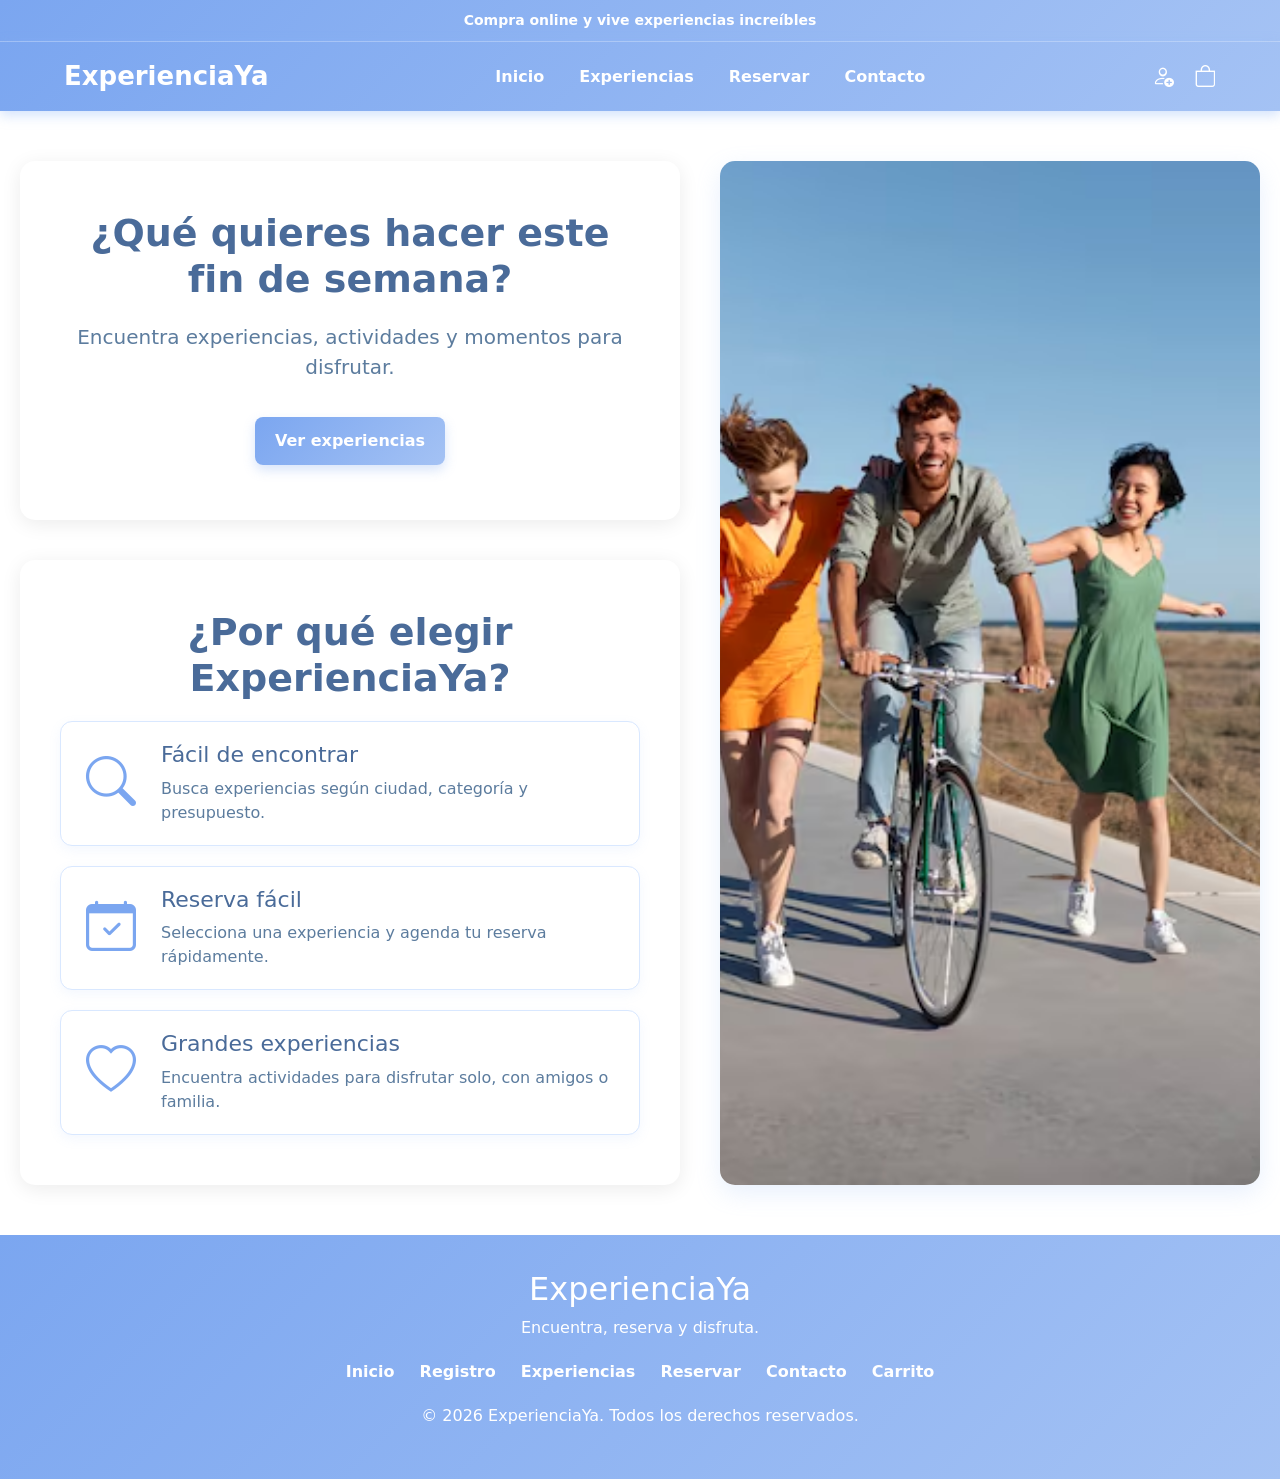
==== index.html @ 590c5e87 "Correccion de Index y Experiencias + style" ====
<!DOCTYPE html>
<html lang="es">
<head>
    <meta charset="UTF-8">
    <meta name="viewport" content="width=device-width, initial-scale=1.0">
    <meta name="description" content="ExperienciaYa - Encuentra y reserva experiencias.">
    <title>ExperienciaYa - Inicio</title>
    <link rel="stylesheet" href="css/style.css">
    <link href="https://cdn.jsdelivr.net/npm/bootstrap@5.3.8/dist/css/bootstrap.min.css" rel="stylesheet">
    <link rel="stylesheet" href="https://cdn.jsdelivr.net/npm/bootstrap-icons@1.13.1/font/bootstrap-icons.min.css">
</head>
<body class="fondo-index-personalizado">
    
    <!-- BARRA SUPERIOR Y NAVEGACIÓN -->
    <div class="barra-superior">
        Compra online y vive experiencias increíbles
    </div>
    
    <header class="header-inicio">
        <nav class="navbar-inicio">

            <a href="index.html" class="logo-inicio">
                ExperienciaYa
            </a>

            <div class="menu-inicio">
                <a href="index.html">Inicio</a>
                <a href="experiencias.html">Experiencias</a>
                <a href="reserva.html">Reservar</a>
                <a href="contacto.html">Contacto</a>
            </div>

            <!-- ICONOS SUPERIORES (SOLO REGISTRO Y CARRITO) -->
            <div class="iconos-inicio">
                <!-- REGISTRARSE -->
                <a href="registro.html" title="Registrarse">
                    <i class="bi bi-person-add"></i>
                </a>

                <!-- CARRITO -->
                <a href="carrito.html" title="Carrito">
                    <i class="bi bi-bag"></i>
                </a>
            </div>

        </nav>
    </header>

    <!-- CONTENIDO PRINCIPAL (DOS COLUMNAS) -->
    <main class="layout-dos-columnas">
        
        <!-- COLUMNA IZQUIERDA -->
        <div class="columna-izquierda">
            
            <!-- SECCIÓN 1: QUÉ QUIERES HACER -->
            <section class="seccion-inicio-grande contenedor-transparente">
                <h2>¿Qué quieres hacer este fin de semana?</h2>
                <p>
                    Encuentra experiencias, actividades y momentos para disfrutar.
                </p>
                <div class="botones-inicio">
                    <a href="experiencias.html" class="boton boton-principal btn-grande">
                        Ver experiencias
                    </a>
                </div>
            </section>

            <!-- SECCIÓN 2: POR QUÉ ELEGIR -->
            <section class="seccion-inicio-grande contenedor-transparente">
                <h2>¿Por qué elegir ExperienciaYa?</h2>
                <div class="beneficios-lista">

                    <article class="beneficio-item">
                        <i class="bi bi-search"></i>
                        <div>
                            <h3>Fácil de encontrar</h3>
                            <p>Busca experiencias según ciudad, categoría y presupuesto.</p>
                        </div>
                    </article>

                    <article class="beneficio-item">
                        <i class="bi bi-calendar-check"></i>
                        <div>
                            <h3>Reserva fácil</h3>
                            <p>Selecciona una experiencia y agenda tu reserva rápidamente.</p>
                        </div>
                    </article>

                    <article class="beneficio-item">
                        <i class="bi bi-heart"></i>
                        <div>
                            <h3>Grandes experiencias</h3>
                            <p>Encuentra actividades para disfrutar solo, con amigos o familia.</p>
                        </div>
                    </article>

                </div>
            </section>
        </div>

        <!-- COLUMNA DERECHA (IMAGEN SOBREPUESTA) -->
        <div class="columna-derecha">
            <!-- Imagen lateral -->
            <img src="img/sobreimagenindexx.avif" alt="Personas disfrutando" class="imagen-lateral">
        </div>

    </main>

    <!-- FOOTER -->
    <footer class="footer-principal">
        <h2>ExperienciaYa</h2>
        <p>
            Encuentra, reserva y disfruta.
        </p>

        <div class="footer-enlaces">
            <a href="index.html">Inicio</a>
            <a href="registro.html">Registro</a>
            <a href="experiencias.html">Experiencias</a>
            <a href="reserva.html">Reservar</a>
            <a href="contacto.html">Contacto</a>
            <a href="carrito.html">Carrito</a>
        </div>

        <p>
            © 2026 ExperienciaYa. Todos los derechos reservados.
        </p>
    </footer>

    <!-- JAVASCRIPT -->
    <script src="js/javascript.js"></script>
    <script src="https://cdn.jsdelivr.net/npm/bootstrap@5.3.8/dist/js/bootstrap.bundle.min.js"></script>
</body>
</html>
---- css/style.css ----
/* ========================================================= */
/* ESTILOS BASE Y GLOBALES                                   */
/* ========================================================= */
* {
  box-sizing: border-box;
}

html {
  scroll-behavior: smooth;
}

body {
  margin: 0;
  font-family: Arial, sans-serif;
  /* Fondo general 100% blanco puro */
  background: #ffffff !important;
  color: #334e68; 
}

/* Eliminar imágenes de fondo previas para mantener el blanco */
body.fondo-index-personalizado {
  background-image: none !important; 
  background-color: #ffffff !important;
}

/* ========================================================= */
/* BARRA SUPERIOR Y NAVEGACIÓN (HEADER AZUL)                 */
/* ========================================================= */
.barra-superior {
  background: linear-gradient(135deg, #7ba6f0, #a4c2f4);
  color: #ffffff; 
  text-align: center;
  padding: 10px;
  font-size: 14px;
  font-weight: bold;
  border-bottom: 1px solid rgba(255, 255, 255, 0.3);
}

.header-inicio {
  background: linear-gradient(135deg, #7ba6f0, #a4c2f4);
  box-shadow: 0 4px 12px rgba(139, 180, 247, 0.4); 
}

.navbar-inicio {
  display: flex;
  justify-content: space-between;
  align-items: center;
  padding: 15px 5%;
  max-width: 1300px;
  margin: 0 auto;
}

.logo-inicio {
  font-size: 26px;
  font-weight: bold;
  color: #ffffff; 
  text-decoration: none;
}

.menu-inicio a {
  text-decoration: none;
  color: #ffffff; 
  margin: 0 15px;
  font-weight: bold;
  transition: color 0.3s ease;
}

.menu-inicio a:hover {
  color: #2c3e50; /* Azul oscuro al pasar el cursor */
}

.iconos-inicio {
  display: flex;
  gap: 20px;
}

.iconos-inicio a {
  color: #ffffff; 
  font-size: 22px;
  text-decoration: none;
  transition: color 0.3s ease, transform 0.2s ease;
}

.iconos-inicio a:hover {
  color: #2c3e50;
  transform: scale(1.1);
}

/* ========================================================= */
/* BOTONES Y ETIQUETAS                                       */
/* ========================================================= */
.boton {
  display: inline-block;
  border: none;
  padding: 12px 20px;
  border-radius: 8px;
  cursor: pointer;
  font-weight: bold;
  text-decoration: none;
  margin: 5px;
  transition: 0.3s;
}
.boton:hover {
  transform: translateY(-2px);
}

.boton-principal {
  background: linear-gradient(135deg, #7ba6f0, #a4c2f4);
  color: #ffffff; 
  box-shadow: 0 5px 12px rgba(123, 166, 240, 0.3);
}
.boton-principal:hover {
  background: linear-gradient(135deg, #6a95df, #8bb4f7);
  color: #ffffff;
}

.boton-secundario {
  background: #ffffff;
  color: #7ba6f0;
  border: 2px solid #7ba6f0;
}
.boton-secundario:hover {
  background: #f0f5ff;
  color: #4a6b99;
}

.etiqueta {
  display: inline-block;
  padding: 5px 10px;
  border-radius: 15px;
  background: linear-gradient(135deg, #7ba6f0, #a4c2f4);
  color: #ffffff;
  font-size: 13px;
  font-weight: bold;
  margin-bottom: 10px;
}

/* ========================================================= */
/* DISEÑO EXCLUSIVO INDEX.HTML (DOS COLUMNAS)                */
/* ========================================================= */
.layout-dos-columnas {
  display: grid;
  grid-template-columns: 1.1fr 0.9fr; 
  gap: 40px;
  max-width: 1300px;
  margin: 50px auto;
  padding: 0 20px;
}

.columna-izquierda {
  display: flex;
  flex-direction: column;
  gap: 40px;
}

.columna-derecha {
  display: flex;
}

.imagen-lateral {
  width: 100%;
  height: 100%;
  object-fit: cover;
  border-radius: 15px;
  box-shadow: 0 8px 25px rgba(139, 180, 247, 0.2);
}

.contenedor-transparente {
  background-color: #ffffff; 
  border-radius: 15px;
  box-shadow: 0 4px 20px rgba(0, 0, 0, 0.08);
}

.seccion-inicio-grande {
  text-align: center;
  padding: 50px 40px; 
}

.seccion-inicio-grande h2 {
  color: #4a6b99;
  font-size: 38px; 
  margin-bottom: 20px;
  font-weight: bold;
}

.seccion-inicio-grande p {
  color: #5c7c9e;
  font-size: 20px; 
  margin-bottom: 30px;
}

.beneficios-lista {
  display: flex;
  flex-direction: column;
  gap: 20px;
  margin-top: 20px;
}

.beneficio-item {
  background: #ffffff;
  padding: 20px 25px;
  border: 1px solid #d9e8ff;
  border-radius: 12px;
  box-shadow: 0 4px 12px rgba(139, 180, 247, 0.1);
  display: flex;
  align-items: center;
  text-align: left;
  gap: 25px;
  transition: transform 0.3s ease;
}

.beneficio-item:hover {
  transform: translateX(10px); 
  box-shadow: 0 8px 15px rgba(139, 180, 247, 0.2);
}

.beneficio-item i {
  font-size: 50px; 
  color: #7ba6f0;
}

.beneficio-item h3 {
  color: #4a6b99;
  margin: 0 0 8px 0;
  font-size: 22px;
}

.beneficio-item p {
  color: #5c7c9e;
  margin: 0;
  font-size: 16px;
}

/* ========================================================= */
/* DISEÑO EXCLUSIVO EXPERIENCIAS.HTML (CARRUSEL BOOTSTRAP)   */
/* ========================================================= */
.tarjeta-experiencia-slide {
  width: 400px; 
  max-width: 95%; 
  background: #ffffff;
  border: 1px solid #d9e8ff;
  border-radius: 15px;
  overflow: hidden;
  transition: transform 0.3s, box-shadow 0.3s;
  box-shadow: 0 4px 12px rgba(139, 180, 247, 0.1);
  text-align: left;
  margin: 0 auto; 
}

.tarjeta-experiencia-slide:hover {
  transform: translateY(-8px);
  box-shadow: 0 12px 25px rgba(139, 180, 247, 0.2);
}

.imagen-experiencia {
  width: 100%;
  height: 220px; 
  object-fit: cover;
}

.contenido-tarjeta {
  padding: 20px;
}
.contenido-tarjeta h3 {
  color: #4a6b99;
  margin: 10px 0;
}
.contenido-tarjeta p {
  color: #5c7c9e;
}
.precio-experiencia {
  font-size: 22px;
  font-weight: bold;
  color: #7ba6f0 !important;
  margin: 15px 0;
}

.tarjeta-experiencia-slide .boton {
  width: 100%; 
  text-align: center;
  margin-top: 10px;
}

/* Personalización de las flechas del carrusel de Bootstrap */
.custom-control-prev,
.custom-control-next {
  width: 50px !important;
  opacity: 1 !important;
}

.custom-control-prev-icon,
.custom-control-next-icon {
  background-color: #7ba6f0; 
  border-radius: 50%;
  padding: 25px;
  background-size: 50%;
  box-shadow: 0 4px 10px rgba(139, 180, 247, 0.3);
  transition: all 0.3s ease;
}

.custom-control-prev-icon:hover,
.custom-control-next-icon:hover {
  background-color: #4a6b99;
  transform: scale(1.1);
}

/* Color de los indicadores de abajo (los puntitos) */
.carousel-indicators [data-bs-target] {
  background-color: #7ba6f0 !important;
}

/* ========================================================= */
/* DETALLES DE LAS EXPERIENCIAS (LISTA CON ICONOS)           */
/* ========================================================= */
.detalles-experiencia {
  list-style: none;
  padding: 0;
  margin: 15px 0;
  display: flex;
  flex-direction: column;
  gap: 10px;
}

.detalles-experiencia li {
  color: #5c7c9e;
  font-size: 14px;
  display: flex;
  align-items: center;
  gap: 10px;
}

.detalles-experiencia i {
  color: #7ba6f0;
  font-size: 18px;
  background: #f0f5ff; /* Circulito tenue de fondo para el icono */
  padding: 6px;
  border-radius: 50%;
}

/* ========================================================= */
/* TARJETAS ESTÁNDAR (OTRAS SECCIONES)                       */
/* ========================================================= */
.grid-experiencias {
  display: grid;
  grid-template-columns: repeat(4, 1fr);
  gap: 20px;
}

.tarjeta-experiencia {
  background: #ffffff;
  border: 1px solid #d9e8ff;
  border-radius: 12px;
  overflow: hidden;
  transition: 0.3s;
  box-shadow: 0 4px 12px rgba(139, 180, 247, 0.1);
}
.tarjeta-experiencia:hover {
  transform: translateY(-6px);
  box-shadow: 0 10px 22px rgba(139, 180, 247, 0.2);
}

/* ========================================================= */
/* FORMULARIOS Y MENSAJES (CONTACTO/RESERVA)                 */
/* ========================================================= */
.seccion-formulario {
  max-width: 700px;
  margin: 20px auto;
  background: #ffffff;
  padding: 30px;
  border-radius: 15px;
  box-shadow: 0 8px 25px rgba(0, 0, 0, 0.08);
}
.formulario {
  display: flex;
  flex-direction: column;
  gap: 20px;
}
.grupo-formulario {
  display: flex;
  flex-direction: column;
  gap: 7px;
}
.grupo-formulario label {
  font-weight: bold;
  color: #4a6b99;
}
.grupo-formulario input,
.grupo-formulario select,
.grupo-formulario textarea {
  padding: 12px;
  border: 1px solid #c9dcfa;
  border-radius: 8px;
  font-family: Arial, sans-serif;
  background-color: #ffffff;
  color: #334e68;
}
.grupo-formulario input:focus,
.grupo-formulario select:focus,
.grupo-formulario textarea:focus {
  outline: none;
  border-color: #7ba6f0;
  box-shadow: 0 0 0 3px rgba(123, 166, 240, 0.2);
}
.grupo-formulario textarea {
  min-height: 120px;
  resize: vertical;
}
.formulario .boton {
  width: 100%;
  margin: 0;
}
.mensaje {
  text-align: center;
  font-weight: bold;
  margin-top: 20px;
}

.confirmacion-reserva {
  background: linear-gradient(135deg, #f0f5ff, #ffffff);
  border: 2px solid #a4c2f4;
  border-radius: 15px;
  padding: 25px;
  text-align: center;
  color: #334e68;
  box-shadow: 0 8px 20px rgba(139, 180, 247, 0.15);
  animation: aparecer 0.4s ease;
  margin-top: 25px;
}
.icono-confirmacion {
  width: 60px;
  height: 60px;
  margin: 0 auto 15px;
  border-radius: 50%;
  background: linear-gradient(135deg, #7ba6f0, #a4c2f4);
  color: white;
  font-size: 38px;
  font-weight: bold;
  display: flex;
  align-items: center;
  justify-content: center;
}
@keyframes aparecer {
  from { opacity: 0; transform: translateY(15px); }
  to { opacity: 1; transform: translateY(0); }
}

/* ========================================================= */
/* FOOTER (AZUL PASTEL CON LETRAS BLANCAS)                   */
/* ========================================================= */
.footer-principal {
  background: linear-gradient(135deg, #7ba6f0, #a4c2f4);
  color: #ffffff;
  text-align: center;
  padding: 35px 20px;
  margin-top: 40px;
  border-top: none;
}
.footer-principal h2, 
.footer-principal p {
  color: #ffffff;
}
.footer-enlaces {
  margin: 20px 0;
}
.footer-enlaces a {
  color: #ffffff;
  text-decoration: none;
  margin: 0 10px;
  font-weight: bold;
  transition: color 0.3s ease;
}
.footer-enlaces a:hover {
  color: #2c3e50; 
  text-decoration: none;
}

/* ========================================================= */
/* MEDIA QUERIES (RESPONSIVO)                                */
/* ========================================================= */
@media (max-width: 992px) {
  .layout-dos-columnas {
      grid-template-columns: 1fr;
  }
  .imagen-lateral {
      max-height: 400px;
  }
  .grid-experiencias {
      grid-template-columns: repeat(2, 1fr);
  }
}

@media (max-width: 768px) {
  .navbar-inicio {
      flex-direction: column;
      gap: 20px;
  }
  .menu-inicio {
      display: flex;
      flex-wrap: wrap;
      justify-content: center;
  }
  .seccion-inicio-grande {
      padding: 30px 20px;
  }
  .seccion-inicio-grande h2 {
      font-size: 28px;
  }
}

@media (max-width: 600px) {
  .beneficio-item {
      flex-direction: column;
      text-align: center;
      gap: 10px;
  }
  .grid-experiencias {
      grid-template-columns: 1fr;
  }
}
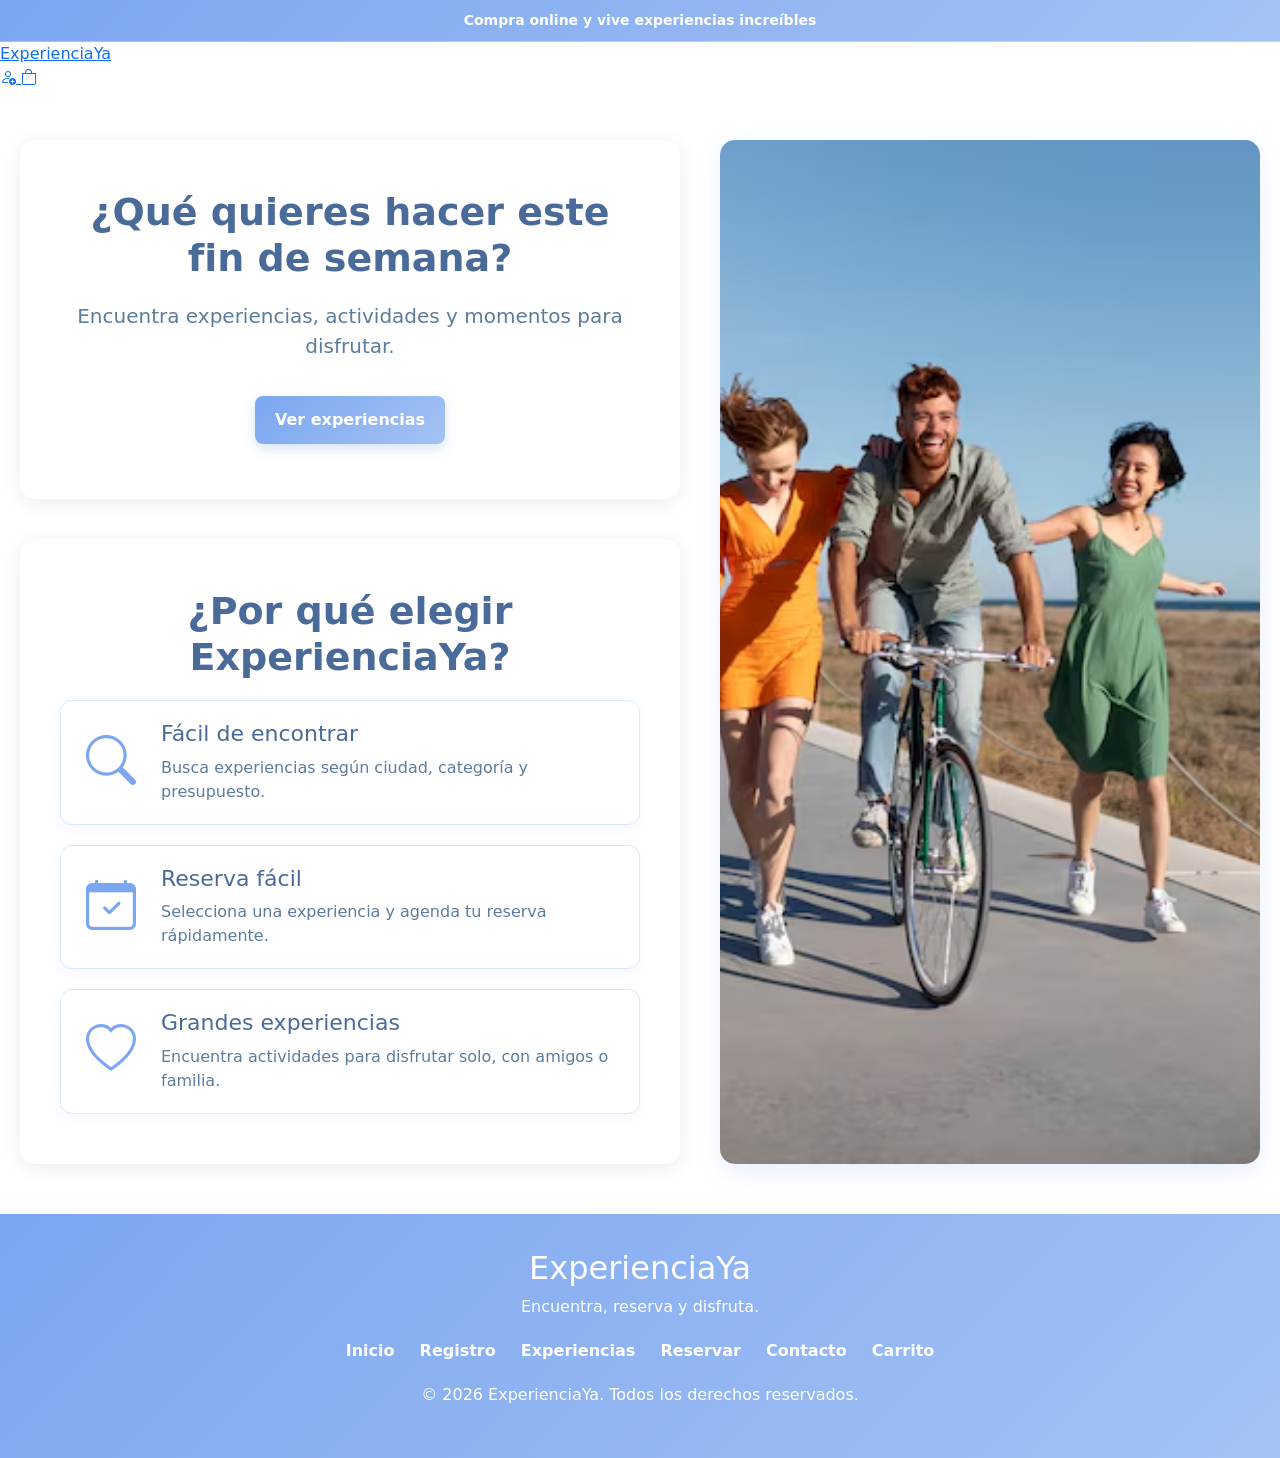
==== commit 698e8e61: "CSS, Javascript y poco de HTML Se hizo un cambio en el CSS para que todas las paginas compartan un m" ====
--- a/index.html
+++ b/index.html
@@ -22,13 +22,6 @@
             <a href="index.html" class="logo-inicio">
                 ExperienciaYa
             </a>
-
-            <div class="menu-inicio">
-                <a href="index.html">Inicio</a>
-                <a href="experiencias.html">Experiencias</a>
-                <a href="reserva.html">Reservar</a>
-                <a href="contacto.html">Contacto</a>
-            </div>
 
             <!-- ICONOS SUPERIORES (SOLO REGISTRO Y CARRITO) -->
             <div class="iconos-inicio">
--- a/css/style.css
+++ b/css/style.css
@@ -24,7 +24,7 @@
 }
 
 /* ========================================================= */
-/* BARRA SUPERIOR Y NAVEGACIÓN (HEADER AZUL)                 */
+/* BARRA SUPERIOR Y NAVEGACIÓN (HEADER GLOBAL AZUL)          */
 /* ========================================================= */
 .barra-superior {
   background: linear-gradient(135deg, #7ba6f0, #a4c2f4);
@@ -36,12 +36,16 @@
   border-bottom: 1px solid rgba(255, 255, 255, 0.3);
 }
 
-.header-inicio {
+/* NUEVO: Clases globales para que todas las páginas la usen */
+.header-global {
   background: linear-gradient(135deg, #7ba6f0, #a4c2f4);
   box-shadow: 0 4px 12px rgba(139, 180, 247, 0.4); 
-}
-
-.navbar-inicio {
+  position: sticky; /* Mantiene el header fijo arriba al hacer scroll */
+  top: 0;
+  z-index: 1000;
+}
+
+.navbar-global {
   display: flex;
   justify-content: space-between;
   align-items: center;
@@ -50,14 +54,19 @@
   margin: 0 auto;
 }
 
-.logo-inicio {
+.logo-global {
   font-size: 26px;
   font-weight: bold;
-  color: #ffffff; 
+  color: #ffffff !important; 
   text-decoration: none;
 }
 
-.menu-inicio a {
+.menu-global {
+  display: flex;
+  align-items: center;
+}
+
+.menu-global a {
   text-decoration: none;
   color: #ffffff; 
   margin: 0 15px;
@@ -65,23 +74,24 @@
   transition: color 0.3s ease;
 }
 
-.menu-inicio a:hover {
+.menu-global a:hover {
   color: #2c3e50; /* Azul oscuro al pasar el cursor */
 }
 
-.iconos-inicio {
+.iconos-global {
   display: flex;
   gap: 20px;
-}
-
-.iconos-inicio a {
+  align-items: center;
+}
+
+.iconos-global a {
   color: #ffffff; 
   font-size: 22px;
   text-decoration: none;
   transition: color 0.3s ease, transform 0.2s ease;
 }
 
-.iconos-inicio a:hover {
+.iconos-global a:hover {
   color: #2c3e50;
   transform: scale(1.1);
 }
@@ -281,7 +291,6 @@
   margin-top: 10px;
 }
 
-/* Personalización de las flechas del carrusel de Bootstrap */
 .custom-control-prev,
 .custom-control-next {
   width: 50px !important;
@@ -304,7 +313,6 @@
   transform: scale(1.1);
 }
 
-/* Color de los indicadores de abajo (los puntitos) */
 .carousel-indicators [data-bs-target] {
   background-color: #7ba6f0 !important;
 }
@@ -332,7 +340,7 @@
 .detalles-experiencia i {
   color: #7ba6f0;
   font-size: 18px;
-  background: #f0f5ff; /* Circulito tenue de fondo para el icono */
+  background: #f0f5ff; 
   padding: 6px;
   border-radius: 50%;
 }
@@ -490,11 +498,11 @@
 }
 
 @media (max-width: 768px) {
-  .navbar-inicio {
+  .navbar-global { /* ACTUALIZADO AL NUEVO NOMBRE */
       flex-direction: column;
       gap: 20px;
   }
-  .menu-inicio {
+  .menu-global { /* ACTUALIZADO AL NUEVO NOMBRE */
       display: flex;
       flex-wrap: wrap;
       justify-content: center;
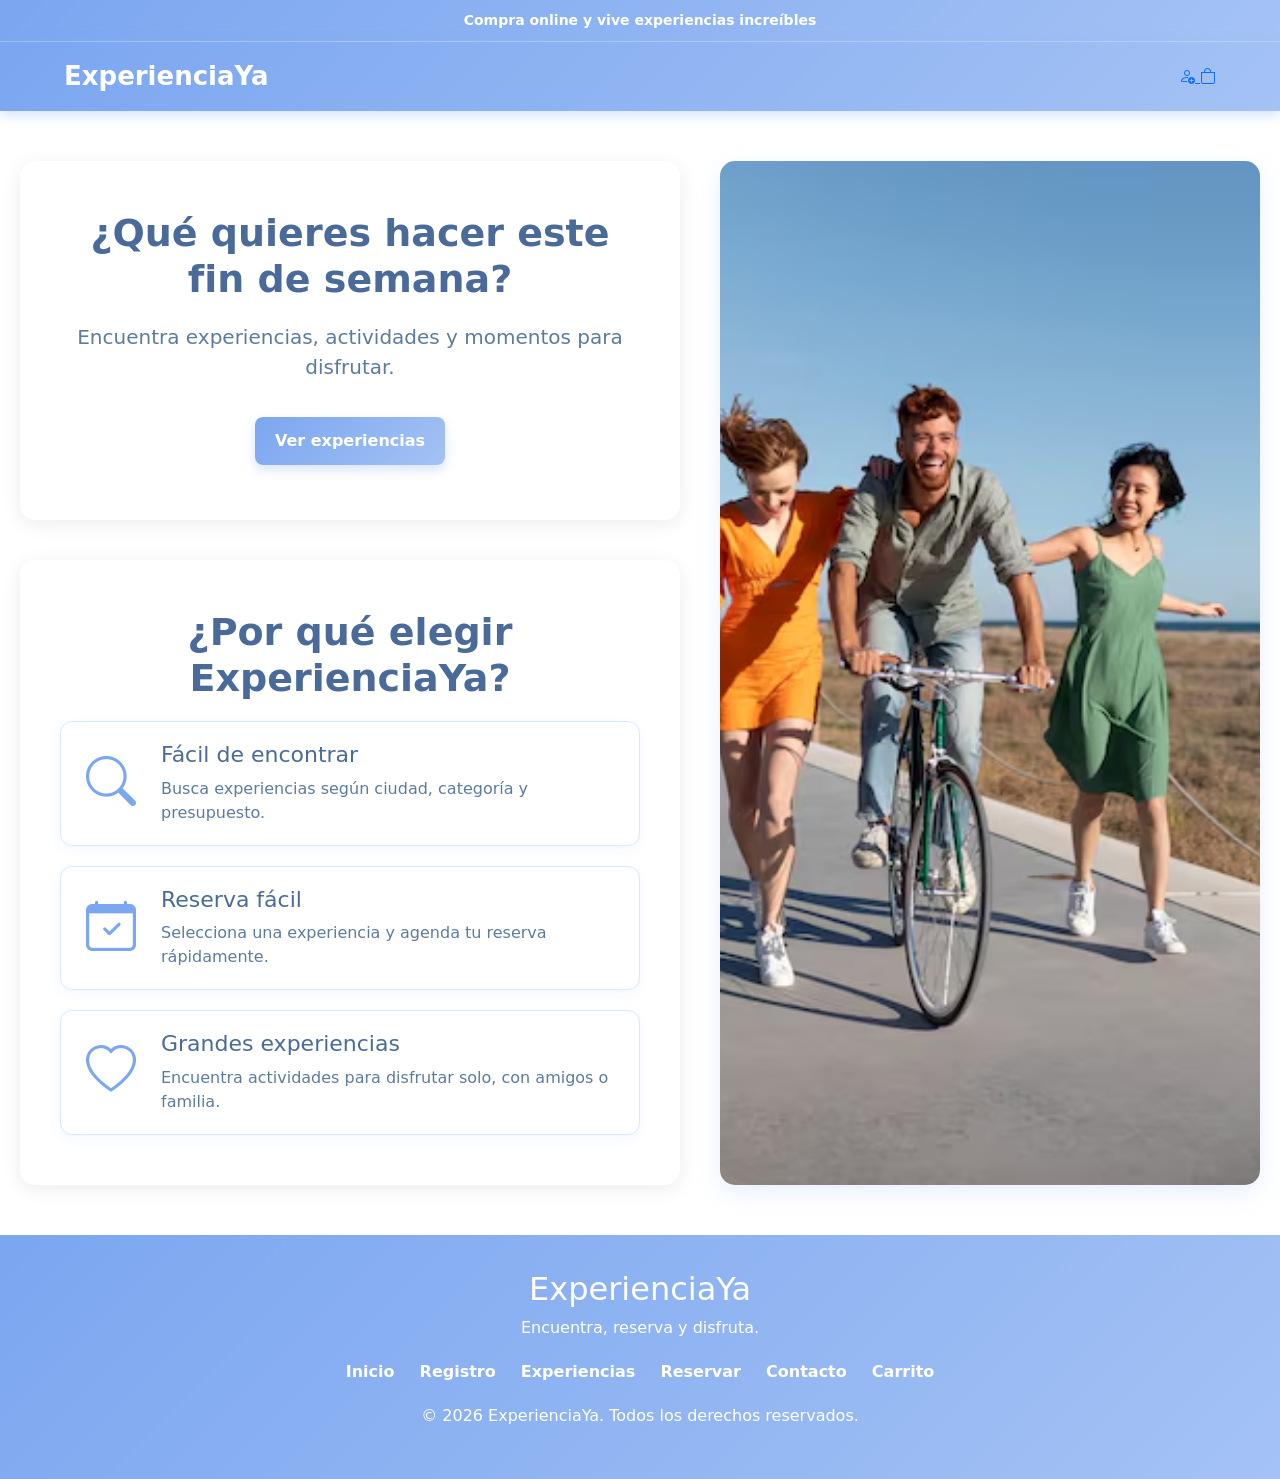
==== commit ed600761: "Javascript, CSS y HTML Se hizo un cambio masivo en el js para que las cosas funcionen como deberían," ====
--- a/index.html
+++ b/index.html
@@ -16,10 +16,10 @@
         Compra online y vive experiencias increíbles
     </div>
     
-    <header class="header-inicio">
-        <nav class="navbar-inicio">
+    <header class="header-global">
+        <nav class="navbar-global">
 
-            <a href="index.html" class="logo-inicio">
+            <a href="index.html" class="logo-global">
                 ExperienciaYa
             </a>
 
--- a/css/style.css
+++ b/css/style.css
@@ -1,6 +1,3 @@
-/* ========================================================= */
-/* ESTILOS BASE Y GLOBALES                                   */
-/* ========================================================= */
 * {
   box-sizing: border-box;
 }
@@ -17,15 +14,11 @@
   color: #334e68; 
 }
 
-/* Eliminar imágenes de fondo previas para mantener el blanco */
 body.fondo-index-personalizado {
   background-image: none !important; 
   background-color: #ffffff !important;
 }
 
-/* ========================================================= */
-/* BARRA SUPERIOR Y NAVEGACIÓN (HEADER GLOBAL AZUL)          */
-/* ========================================================= */
 .barra-superior {
   background: linear-gradient(135deg, #7ba6f0, #a4c2f4);
   color: #ffffff; 
@@ -36,11 +29,10 @@
   border-bottom: 1px solid rgba(255, 255, 255, 0.3);
 }
 
-/* NUEVO: Clases globales para que todas las páginas la usen */
 .header-global {
   background: linear-gradient(135deg, #7ba6f0, #a4c2f4);
   box-shadow: 0 4px 12px rgba(139, 180, 247, 0.4); 
-  position: sticky; /* Mantiene el header fijo arriba al hacer scroll */
+  position: sticky;
   top: 0;
   z-index: 1000;
 }
@@ -75,7 +67,7 @@
 }
 
 .menu-global a:hover {
-  color: #2c3e50; /* Azul oscuro al pasar el cursor */
+  color: #2c3e50; 
 }
 
 .iconos-global {
@@ -96,9 +88,6 @@
   transform: scale(1.1);
 }
 
-/* ========================================================= */
-/* BOTONES Y ETIQUETAS                                       */
-/* ========================================================= */
 .boton {
   display: inline-block;
   border: none;
@@ -145,9 +134,6 @@
   margin-bottom: 10px;
 }
 
-/* ========================================================= */
-/* DISEÑO EXCLUSIVO INDEX.HTML (DOS COLUMNAS)                */
-/* ========================================================= */
 .layout-dos-columnas {
   display: grid;
   grid-template-columns: 1.1fr 0.9fr; 
@@ -241,9 +227,6 @@
   font-size: 16px;
 }
 
-/* ========================================================= */
-/* DISEÑO EXCLUSIVO EXPERIENCIAS.HTML (CARRUSEL BOOTSTRAP)   */
-/* ========================================================= */
 .tarjeta-experiencia-slide {
   width: 400px; 
   max-width: 95%; 
@@ -317,9 +300,6 @@
   background-color: #7ba6f0 !important;
 }
 
-/* ========================================================= */
-/* DETALLES DE LAS EXPERIENCIAS (LISTA CON ICONOS)           */
-/* ========================================================= */
 .detalles-experiencia {
   list-style: none;
   padding: 0;
@@ -345,9 +325,6 @@
   border-radius: 50%;
 }
 
-/* ========================================================= */
-/* TARJETAS ESTÁNDAR (OTRAS SECCIONES)                       */
-/* ========================================================= */
 .grid-experiencias {
   display: grid;
   grid-template-columns: repeat(4, 1fr);
@@ -367,9 +344,6 @@
   box-shadow: 0 10px 22px rgba(139, 180, 247, 0.2);
 }
 
-/* ========================================================= */
-/* FORMULARIOS Y MENSAJES (CONTACTO/RESERVA)                 */
-/* ========================================================= */
 .seccion-formulario {
   max-width: 700px;
   margin: 20px auto;
@@ -452,9 +426,6 @@
   to { opacity: 1; transform: translateY(0); }
 }
 
-/* ========================================================= */
-/* FOOTER (AZUL PASTEL CON LETRAS BLANCAS)                   */
-/* ========================================================= */
 .footer-principal {
   background: linear-gradient(135deg, #7ba6f0, #a4c2f4);
   color: #ffffff;
@@ -482,9 +453,6 @@
   text-decoration: none;
 }
 
-/* ========================================================= */
-/* MEDIA QUERIES (RESPONSIVO)                                */
-/* ========================================================= */
 @media (max-width: 992px) {
   .layout-dos-columnas {
       grid-template-columns: 1fr;
@@ -498,11 +466,11 @@
 }
 
 @media (max-width: 768px) {
-  .navbar-global { /* ACTUALIZADO AL NUEVO NOMBRE */
+  .navbar-global {
       flex-direction: column;
       gap: 20px;
   }
-  .menu-global { /* ACTUALIZADO AL NUEVO NOMBRE */
+  .menu-global {
       display: flex;
       flex-wrap: wrap;
       justify-content: center;
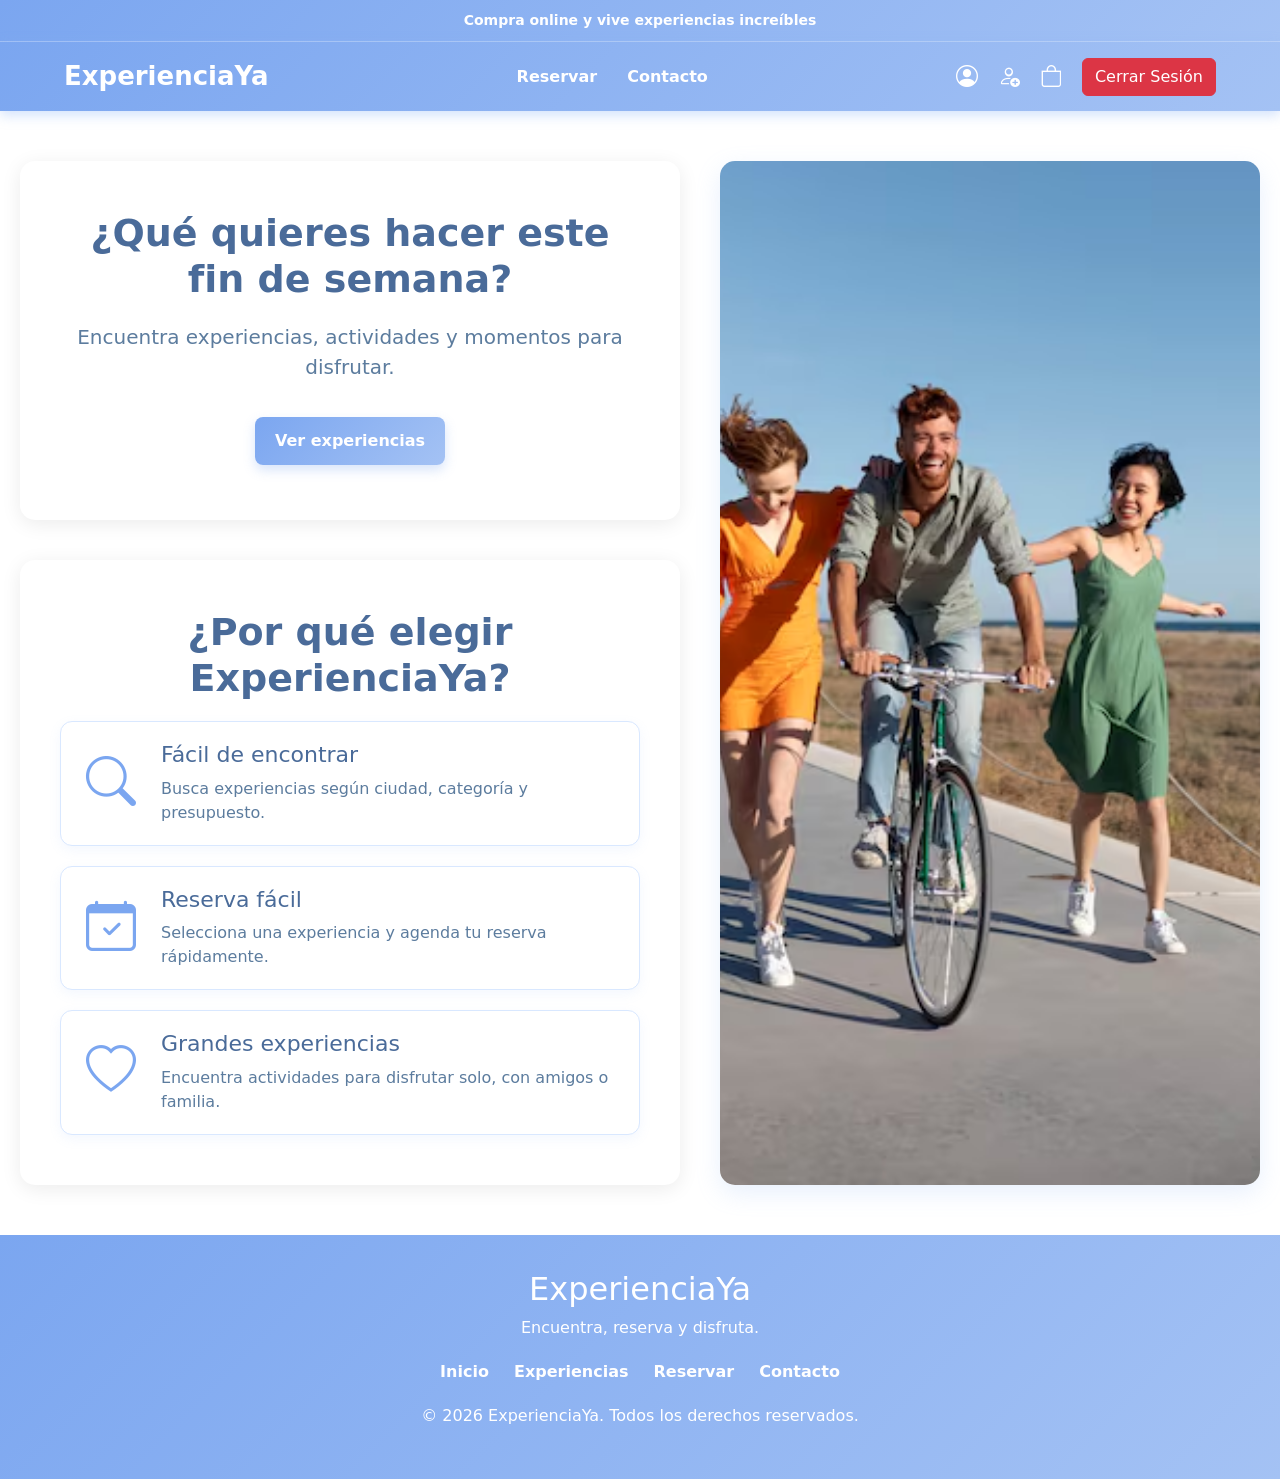
==== commit b0c666fd: "OVERHAUL MASIVO Se hizo de todo: - Se agrego un boton de cerrar sesion en todas las paginas - Javasc" ====
--- a/index.html
+++ b/index.html
@@ -3,41 +3,35 @@
 <head>
     <meta charset="UTF-8">
     <meta name="viewport" content="width=device-width, initial-scale=1.0">
-    <meta name="description" content="ExperienciaYa - Encuentra y reserva experiencias.">
-    <title>ExperienciaYa - Inicio</title>
+    <title>ExperienciaYa</title>
     <link rel="stylesheet" href="css/style.css">
     <link href="https://cdn.jsdelivr.net/npm/bootstrap@5.3.8/dist/css/bootstrap.min.css" rel="stylesheet">
     <link rel="stylesheet" href="https://cdn.jsdelivr.net/npm/bootstrap-icons@1.13.1/font/bootstrap-icons.min.css">
 </head>
 <body class="fondo-index-personalizado">
     
-    <!-- BARRA SUPERIOR Y NAVEGACIÓN -->
-    <div class="barra-superior">
-        Compra online y vive experiencias increíbles
-    </div>
-    
-    <header class="header-global">
-        <nav class="navbar-global">
+<!-- BARRA SUPERIOR Y NAVEGACIÓN -->
+<div class="barra-superior">
+    Compra online y vive experiencias increíbles
+</div>
 
-            <a href="index.html" class="logo-global">
-                ExperienciaYa
-            </a>
+<header class="header-global">
+    <nav class="navbar-global">
+        <a href="index.html" class="logo-global">ExperienciaYa</a>
 
-            <!-- ICONOS SUPERIORES (SOLO REGISTRO Y CARRITO) -->
-            <div class="iconos-inicio">
-                <!-- REGISTRARSE -->
-                <a href="registro.html" title="Registrarse">
-                    <i class="bi bi-person-add"></i>
-                </a>
+        <div class="menu-global">
+            <a href="reserva.html">Reservar</a>
+            <a href="contacto.html">Contacto</a>
+        </div>
 
-                <!-- CARRITO -->
-                <a href="carrito.html" title="Carrito">
-                    <i class="bi bi-bag"></i>
-                </a>
-            </div>
-
-        </nav>
-    </header>
+        <div class="iconos-global">
+            <a href="usuario.html" title="Mi Perfil"><i class="bi bi-person-circle"></i></a>
+            <a href="registro.html" title="Registrarse"><i class="bi bi-person-add"></i></a>
+            <a href="carrito.html" title="Carrito"><i class="bi bi-bag"></i></a>
+            <button id="cerrarSesion" class="btn btn-danger">Cerrar Sesión</button>
+        </div>
+    </nav>
+</header>
 
     <!-- CONTENIDO PRINCIPAL (DOS COLUMNAS) -->
     <main class="layout-dos-columnas">
@@ -99,26 +93,20 @@
 
     </main>
 
-    <!-- FOOTER -->
-    <footer class="footer-principal">
-        <h2>ExperienciaYa</h2>
-        <p>
-            Encuentra, reserva y disfruta.
-        </p>
+<footer class="footer-principal">
+    <h2>ExperienciaYa</h2>
+    <p>Encuentra, reserva y disfruta.</p>
+    <div class="footer-enlaces">
+        <a href="index.html">Inicio</a>
+        <a href="experiencias.html">Experiencias</a>
+        <a href="reserva.html">Reservar</a>
+        <a href="contacto.html">Contacto</a>
+    </div>
+    <p>© 2026 ExperienciaYa. Todos los derechos reservados.</p>
+</footer>
 
-        <div class="footer-enlaces">
-            <a href="index.html">Inicio</a>
-            <a href="registro.html">Registro</a>
-            <a href="experiencias.html">Experiencias</a>
-            <a href="reserva.html">Reservar</a>
-            <a href="contacto.html">Contacto</a>
-            <a href="carrito.html">Carrito</a>
-        </div>
-
-        <p>
-            © 2026 ExperienciaYa. Todos los derechos reservados.
-        </p>
-    </footer>
+<script src="https://cdn.jsdelivr.net/npm/bootstrap@5.3.8/dist/js/bootstrap.bundle.min.js"></script>
+<script src="js/javascript.js"></script>
 
     <!-- JAVASCRIPT -->
     <script src="js/javascript.js"></script>
--- a/css/style.css
+++ b/css/style.css
@@ -492,4 +492,102 @@
   .grid-experiencias {
       grid-template-columns: 1fr;
   }
+}
+/* =========================================
+   NUEVAS CLASES AÑADIDAS PARA UNIFORMIDAD
+========================================= */
+
+/* Títulos y textos generales */
+.titulo-seccion {
+  color: #4a6b99;
+  font-size: 32px;
+  margin-bottom: 20px;
+  text-align: center;
+  font-weight: bold;
+}
+
+.texto-centro {
+  text-align: center;
+  color: #5c7c9e;
+  margin-bottom: 30px;
+}
+
+/* Estilos para la página de Aprobación */
+.aprobacion {
+  text-align: center;
+  padding: 40px;
+  background: #ffffff;
+  border-radius: 15px;
+  box-shadow: 0 4px 20px rgba(0, 0, 0, 0.08);
+  max-width: 600px;
+  margin: 40px auto;
+}
+
+.icono-aprobacion {
+  width: 80px;
+  height: 80px;
+  margin: 0 auto 20px;
+  border-radius: 50%;
+  background: linear-gradient(135deg, #7ba6f0, #a4c2f4);
+  color: white;
+  font-size: 48px;
+  font-weight: bold;
+  display: flex;
+  align-items: center;
+  justify-content: center;
+}
+
+.texto-aprobacion {
+  font-size: 18px;
+  color: #5c7c9e;
+  margin-bottom: 30px;
+}
+
+/* Estilos para el Carrito (inyectados desde JS) */
+.tarjeta-carrito {
+  display: flex;
+  align-items: center;
+  background: #ffffff;
+  border: 1px solid #d9e8ff;
+  border-radius: 12px;
+  padding: 20px;
+  gap: 20px;
+  margin: 10px auto;
+  width: 100%;
+  max-width: 650px;
+  box-shadow: 0 4px 12px rgba(139, 180, 247, 0.1);
+}
+
+.tarjeta-carrito img {
+  width: 130px;
+  height: 100px;
+  object-fit: cover;
+  border-radius: 8px;
+}
+
+.contenido-carrito {
+  flex: 1;
+  text-align: left;
+}
+
+.contenido-carrito h3 {
+  margin: 0 0 10px;
+  color: #4a6b99;
+  font-size: 20px;
+}
+
+.contenido-carrito p {
+  margin: 5px 0;
+  color: #5c7c9e;
+  font-size: 14px;
+}
+
+.carrito-vacio {
+  padding: 40px;
+  color: #5c7c9e;
+}
+
+.carousel-control-prev-icon,
+.carousel-control-next-icon {
+    filter: invert(1);
 }
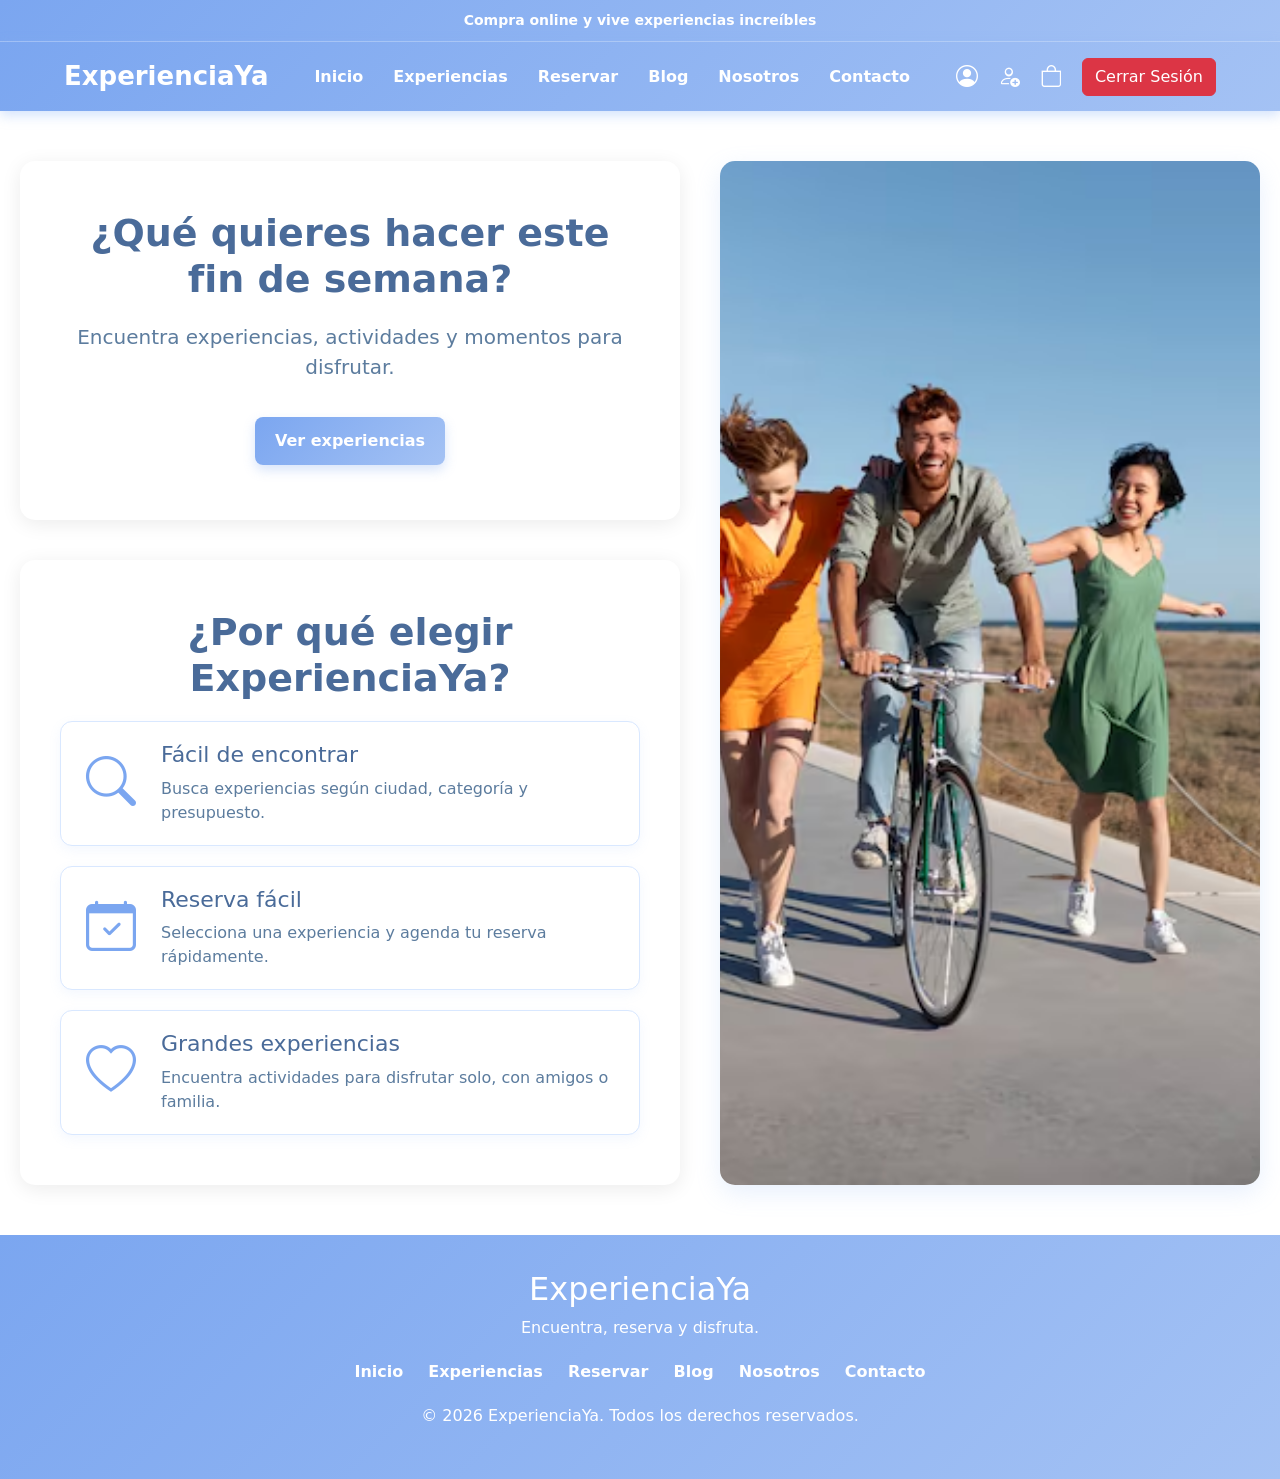
==== commit cc93adf9: "Blog + Nostros + Actualizacion Index" ====
--- a/index.html
+++ b/index.html
@@ -20,7 +20,11 @@
         <a href="index.html" class="logo-global">ExperienciaYa</a>
 
         <div class="menu-global">
+            <a href="index.html">Inicio</a>
+            <a href="experiencias.html">Experiencias</a>
             <a href="reserva.html">Reservar</a>
+            <a href="blog.html">Blog</a>
+            <a href="nosotros.html">Nosotros</a>
             <a href="contacto.html">Contacto</a>
         </div>
 
@@ -100,6 +104,8 @@
         <a href="index.html">Inicio</a>
         <a href="experiencias.html">Experiencias</a>
         <a href="reserva.html">Reservar</a>
+        <a href="blog.html">Blog</a>
+        <a href="nosotros.html">Nosotros</a>
         <a href="contacto.html">Contacto</a>
     </div>
     <p>© 2026 ExperienciaYa. Todos los derechos reservados.</p>
@@ -107,9 +113,5 @@
 
 <script src="https://cdn.jsdelivr.net/npm/bootstrap@5.3.8/dist/js/bootstrap.bundle.min.js"></script>
 <script src="js/javascript.js"></script>
-
-    <!-- JAVASCRIPT -->
-    <script src="js/javascript.js"></script>
-    <script src="https://cdn.jsdelivr.net/npm/bootstrap@5.3.8/dist/js/bootstrap.bundle.min.js"></script>
 </body>
 </html>
--- a/css/style.css
+++ b/css/style.css
@@ -65,7 +65,6 @@
   font-weight: bold;
   transition: color 0.3s ease;
 }
-
 .menu-global a:hover {
   color: #2c3e50; 
 }
@@ -75,19 +74,16 @@
   gap: 20px;
   align-items: center;
 }
-
 .iconos-global a {
   color: #ffffff; 
   font-size: 22px;
   text-decoration: none;
   transition: color 0.3s ease, transform 0.2s ease;
 }
-
 .iconos-global a:hover {
   color: #2c3e50;
   transform: scale(1.1);
 }
-
 .boton {
   display: inline-block;
   border: none;
@@ -102,7 +98,6 @@
 .boton:hover {
   transform: translateY(-2px);
 }
-
 .boton-principal {
   background: linear-gradient(135deg, #7ba6f0, #a4c2f4);
   color: #ffffff; 
@@ -112,7 +107,6 @@
   background: linear-gradient(135deg, #6a95df, #8bb4f7);
   color: #ffffff;
 }
-
 .boton-secundario {
   background: #ffffff;
   color: #7ba6f0;
@@ -122,7 +116,6 @@
   background: #f0f5ff;
   color: #4a6b99;
 }
-
 .etiqueta {
   display: inline-block;
   padding: 5px 10px;
@@ -133,7 +126,6 @@
   font-weight: bold;
   margin-bottom: 10px;
 }
-
 .layout-dos-columnas {
   display: grid;
   grid-template-columns: 1.1fr 0.9fr; 
@@ -142,17 +134,14 @@
   margin: 50px auto;
   padding: 0 20px;
 }
-
 .columna-izquierda {
   display: flex;
   flex-direction: column;
   gap: 40px;
 }
-
 .columna-derecha {
   display: flex;
 }
-
 .imagen-lateral {
   width: 100%;
   height: 100%;
@@ -160,38 +149,32 @@
   border-radius: 15px;
   box-shadow: 0 8px 25px rgba(139, 180, 247, 0.2);
 }
-
 .contenedor-transparente {
   background-color: #ffffff; 
   border-radius: 15px;
   box-shadow: 0 4px 20px rgba(0, 0, 0, 0.08);
 }
-
 .seccion-inicio-grande {
   text-align: center;
   padding: 50px 40px; 
 }
-
 .seccion-inicio-grande h2 {
   color: #4a6b99;
   font-size: 38px; 
   margin-bottom: 20px;
   font-weight: bold;
 }
-
 .seccion-inicio-grande p {
   color: #5c7c9e;
   font-size: 20px; 
   margin-bottom: 30px;
 }
-
 .beneficios-lista {
   display: flex;
   flex-direction: column;
   gap: 20px;
   margin-top: 20px;
 }
-
 .beneficio-item {
   background: #ffffff;
   padding: 20px 25px;
@@ -204,29 +187,24 @@
   gap: 25px;
   transition: transform 0.3s ease;
 }
-
 .beneficio-item:hover {
   transform: translateX(10px); 
   box-shadow: 0 8px 15px rgba(139, 180, 247, 0.2);
 }
-
 .beneficio-item i {
   font-size: 50px; 
   color: #7ba6f0;
 }
-
 .beneficio-item h3 {
   color: #4a6b99;
   margin: 0 0 8px 0;
   font-size: 22px;
 }
-
 .beneficio-item p {
   color: #5c7c9e;
   margin: 0;
   font-size: 16px;
 }
-
 .tarjeta-experiencia-slide {
   width: 400px; 
   max-width: 95%; 
@@ -239,12 +217,10 @@
   text-align: left;
   margin: 0 auto; 
 }
-
 .tarjeta-experiencia-slide:hover {
   transform: translateY(-8px);
   box-shadow: 0 12px 25px rgba(139, 180, 247, 0.2);
 }
-
 .imagen-experiencia {
   width: 100%;
   height: 220px; 
@@ -267,19 +243,16 @@
   color: #7ba6f0 !important;
   margin: 15px 0;
 }
-
 .tarjeta-experiencia-slide .boton {
   width: 100%; 
   text-align: center;
   margin-top: 10px;
 }
-
 .custom-control-prev,
 .custom-control-next {
   width: 50px !important;
   opacity: 1 !important;
 }
-
 .custom-control-prev-icon,
 .custom-control-next-icon {
   background-color: #7ba6f0; 
@@ -289,17 +262,14 @@
   box-shadow: 0 4px 10px rgba(139, 180, 247, 0.3);
   transition: all 0.3s ease;
 }
-
 .custom-control-prev-icon:hover,
 .custom-control-next-icon:hover {
   background-color: #4a6b99;
   transform: scale(1.1);
 }
-
 .carousel-indicators [data-bs-target] {
   background-color: #7ba6f0 !important;
 }
-
 .detalles-experiencia {
   list-style: none;
   padding: 0;
@@ -308,7 +278,6 @@
   flex-direction: column;
   gap: 10px;
 }
-
 .detalles-experiencia li {
   color: #5c7c9e;
   font-size: 14px;
@@ -316,7 +285,6 @@
   align-items: center;
   gap: 10px;
 }
-
 .detalles-experiencia i {
   color: #7ba6f0;
   font-size: 18px;
@@ -324,13 +292,11 @@
   padding: 6px;
   border-radius: 50%;
 }
-
 .grid-experiencias {
   display: grid;
   grid-template-columns: repeat(4, 1fr);
   gap: 20px;
 }
-
 .tarjeta-experiencia {
   background: #ffffff;
   border: 1px solid #d9e8ff;
@@ -343,7 +309,6 @@
   transform: translateY(-6px);
   box-shadow: 0 10px 22px rgba(139, 180, 247, 0.2);
 }
-
 .seccion-formulario {
   max-width: 700px;
   margin: 20px auto;
@@ -396,7 +361,6 @@
   font-weight: bold;
   margin-top: 20px;
 }
-
 .confirmacion-reserva {
   background: linear-gradient(135deg, #f0f5ff, #ffffff);
   border: 2px solid #a4c2f4;
@@ -425,7 +389,6 @@
   from { opacity: 0; transform: translateY(15px); }
   to { opacity: 1; transform: translateY(0); }
 }
-
 .footer-principal {
   background: linear-gradient(135deg, #7ba6f0, #a4c2f4);
   color: #ffffff;
@@ -452,7 +415,6 @@
   color: #2c3e50; 
   text-decoration: none;
 }
-
 @media (max-width: 992px) {
   .layout-dos-columnas {
       grid-template-columns: 1fr;
@@ -464,7 +426,6 @@
       grid-template-columns: repeat(2, 1fr);
   }
 }
-
 @media (max-width: 768px) {
   .navbar-global {
       flex-direction: column;
@@ -482,7 +443,6 @@
       font-size: 28px;
   }
 }
-
 @media (max-width: 600px) {
   .beneficio-item {
       flex-direction: column;
@@ -493,9 +453,6 @@
       grid-template-columns: 1fr;
   }
 }
-/* =========================================
-   NUEVAS CLASES AÑADIDAS PARA UNIFORMIDAD
-========================================= */
 
 /* Títulos y textos generales */
 .titulo-seccion {
@@ -505,13 +462,11 @@
   text-align: center;
   font-weight: bold;
 }
-
 .texto-centro {
   text-align: center;
   color: #5c7c9e;
   margin-bottom: 30px;
 }
-
 /* Estilos para la página de Aprobación */
 .aprobacion {
   text-align: center;
@@ -522,7 +477,6 @@
   max-width: 600px;
   margin: 40px auto;
 }
-
 .icono-aprobacion {
   width: 80px;
   height: 80px;
@@ -536,14 +490,12 @@
   align-items: center;
   justify-content: center;
 }
-
 .texto-aprobacion {
   font-size: 18px;
   color: #5c7c9e;
   margin-bottom: 30px;
 }
-
-/* Estilos para el Carrito (inyectados desde JS) */
+/* Estilos para el Carrito */
 .tarjeta-carrito {
   display: flex;
   align-items: center;
@@ -557,37 +509,303 @@
   max-width: 650px;
   box-shadow: 0 4px 12px rgba(139, 180, 247, 0.1);
 }
-
 .tarjeta-carrito img {
   width: 130px;
   height: 100px;
   object-fit: cover;
   border-radius: 8px;
 }
-
 .contenido-carrito {
   flex: 1;
   text-align: left;
 }
-
 .contenido-carrito h3 {
   margin: 0 0 10px;
   color: #4a6b99;
   font-size: 20px;
 }
-
 .contenido-carrito p {
   margin: 5px 0;
   color: #5c7c9e;
   font-size: 14px;
 }
-
 .carrito-vacio {
   padding: 40px;
   color: #5c7c9e;
 }
-
 .carousel-control-prev-icon,
 .carousel-control-next-icon {
     filter: invert(1);
+}
+/* Dashboard */
+.dashboard-body {
+    margin: 0;
+    font-family: 'Segoe UI', Tahoma, Geneva, Verdana, sans-serif;
+    background-color: #f4f7f6;
+    color: #333;
+}
+
+.dashboard-contenedor {
+    display: flex;
+    min-height: 100vh;
+}
+
+.sidebar {
+    width: 250px;
+    background-color: #2c3e50;
+    color: white;
+    display: flex;
+    flex-direction: column;
+    box-shadow: 2px 0 5px rgba(0,0,0,0.1);
+}
+
+.sidebar-logo h2 {
+    text-align: center;
+    padding: 20px 0;
+    margin: 0;
+    border-bottom: 1px solid #34495e;
+}
+
+.sidebar-nav {
+    flex-grow: 1;
+    padding-top: 20px;
+}
+
+.sidebar-nav ul {
+    list-style: none;
+    padding: 0;
+    margin: 0;
+}
+
+.sidebar-nav li a {
+    display: block;
+    padding: 15px 25px;
+    color: #bdc3c7;
+    text-decoration: none;
+    transition: background 0.3s, color 0.3s;
+}
+
+.sidebar-nav li a:hover, .sidebar-nav li a.activo {
+    background-color: #34495e;
+    color: white;
+    border-left: 4px solid #3498db;
+}
+
+.sidebar-footer {
+    padding: 20px;
+}
+
+.boton-salir {
+    width: 100%;
+    padding: 10px;
+    background-color: #e74c3c;
+    color: white;
+    border: none;
+    border-radius: 5px;
+    cursor: pointer;
+    font-weight: bold;
+    transition: background 0.3s;
+}
+
+.boton-salir:hover {
+    background-color: #c0392b;
+}
+
+.dashboard-main {
+    flex-grow: 1;
+    padding: 30px;
+}
+
+.dashboard-header h1 {
+    margin-top: 0;
+    color: #2c3e50;
+    border-bottom: 2px solid #ecf0f1;
+    padding-bottom: 10px;
+}
+
+.dashboard-grid {
+    display: grid;
+    grid-template-columns: repeat(auto-fit, minmax(300px, 1fr));
+    gap: 20px;
+    margin-top: 20px;
+}
+
+.dashboard-card {
+    background: white;
+    padding: 25px;
+    border-radius: 8px;
+    box-shadow: 0 4px 6px rgba(0,0,0,0.05);
+}
+
+.dashboard-card h3 {
+    margin-top: 0;
+    color: #2980b9;
+    border-bottom: 1px solid #eee;
+    padding-bottom: 10px;
+}
+
+.datos-lista p {
+    margin: 10px 0;
+    font-size: 1.05em;
+}
+
+.acciones-card {
+    display: flex;
+    gap: 10px;
+    margin-top: 20px;
+}
+
+/* =========================================================
+   ESTILOS AGREGADOS PARA BLOG Y NOSOTROS
+   ========================================================= */
+
+/* --- SECCIÓN BLOG --- */
+.grid-blog {
+  display: grid;
+  grid-template-columns: repeat(auto-fit, minmax(280px, 1fr));
+  gap: 25px;
+  margin-top: 30px;
+}
+
+.tarjeta-blog {
+  background: #ffffff;
+  border: 1px solid #d9e8ff;
+  border-radius: 12px;
+  overflow: hidden;
+  box-shadow: 0 4px 12px rgba(139, 180, 247, 0.1);
+  transition: transform 0.3s ease, box-shadow 0.3s ease;
+  display: flex;
+  flex-direction: column;
+  text-align: left;
+}
+
+.tarjeta-blog:hover {
+  transform: translateY(-6px);
+  box-shadow: 0 10px 22px rgba(139, 180, 247, 0.2);
+}
+
+.imagen-blog {
+  width: 100%;
+  height: 200px;
+  object-fit: cover;
+}
+
+.contenido-blog {
+  padding: 20px;
+  display: flex;
+  flex-direction: column;
+  flex-grow: 1;
+}
+
+.meta-blog {
+  font-size: 13px;
+  color: #5c7c9e;
+  display: flex;
+  gap: 15px;
+  margin: 10px 0;
+}
+
+.meta-blog i {
+  color: #7ba6f0;
+}
+
+.titulo-blog {
+  color: #4a6b99;
+  font-size: 18px;
+  margin: 5px 0 10px 0;
+  font-weight: bold;
+}
+
+.extracto-blog {
+  color: #5c7c9e;
+  font-size: 14px;
+  line-height: 1.5;
+  margin-bottom: 20px;
+  flex-grow: 1;
+}
+
+/* --- SECCIÓN NOSOTROS --- */
+.nosotros-historia {
+  color: #5c7c9e;
+  font-size: 16px;
+  line-height: 1.7;
+  max-width: 850px;
+  margin: 0 auto 30px auto;
+  text-align: center;
+}
+
+.grid-mision-vision {
+  display: grid;
+  grid-template-columns: repeat(auto-fit, minmax(300px, 1fr));
+  gap: 25px;
+}
+
+.tarjeta-nosotros {
+  background: #ffffff;
+  border: 1px solid #d9e8ff;
+  border-radius: 12px;
+  padding: 30px 20px;
+  text-align: center;
+  box-shadow: 0 4px 12px rgba(139, 180, 247, 0.1);
+  transition: transform 0.3s ease;
+}
+
+.tarjeta-nosotros:hover {
+  transform: translateY(-4px);
+}
+
+.icono-nosotros {
+  font-size: 40px;
+  color: #7ba6f0;
+  margin-bottom: 15px;
+  display: inline-block;
+}
+
+.tarjeta-nosotros h3 {
+  color: #4a6b99;
+  margin-bottom: 12px;
+  font-size: 20px;
+}
+
+.tarjeta-nosotros p {
+  color: #5c7c9e;
+  font-size: 15px;
+  line-height: 1.6;
+  margin: 0;
+}
+
+.grid-valores {
+  display: grid;
+  grid-template-columns: repeat(auto-fit, minmax(220px, 1fr));
+  gap: 20px;
+  margin-top: 25px;
+}
+
+.tarjeta-valor {
+  background: #ffffff;
+  border: 1px solid #d9e8ff;
+  border-radius: 10px;
+  padding: 20px;
+  text-align: center;
+  box-shadow: 0 2px 8px rgba(139, 180, 247, 0.08);
+}
+
+.tarjeta-valor i {
+  font-size: 32px;
+  color: #7ba6f0;
+  margin-bottom: 10px;
+  display: inline-block;
+}
+
+.tarjeta-valor h4 {
+  color: #4a6b99;
+  font-size: 17px;
+  margin-bottom: 8px;
+}
+
+.tarjeta-valor p {
+  color: #5c7c9e;
+  font-size: 13px;
+  margin: 0;
+  line-height: 1.4;
 }
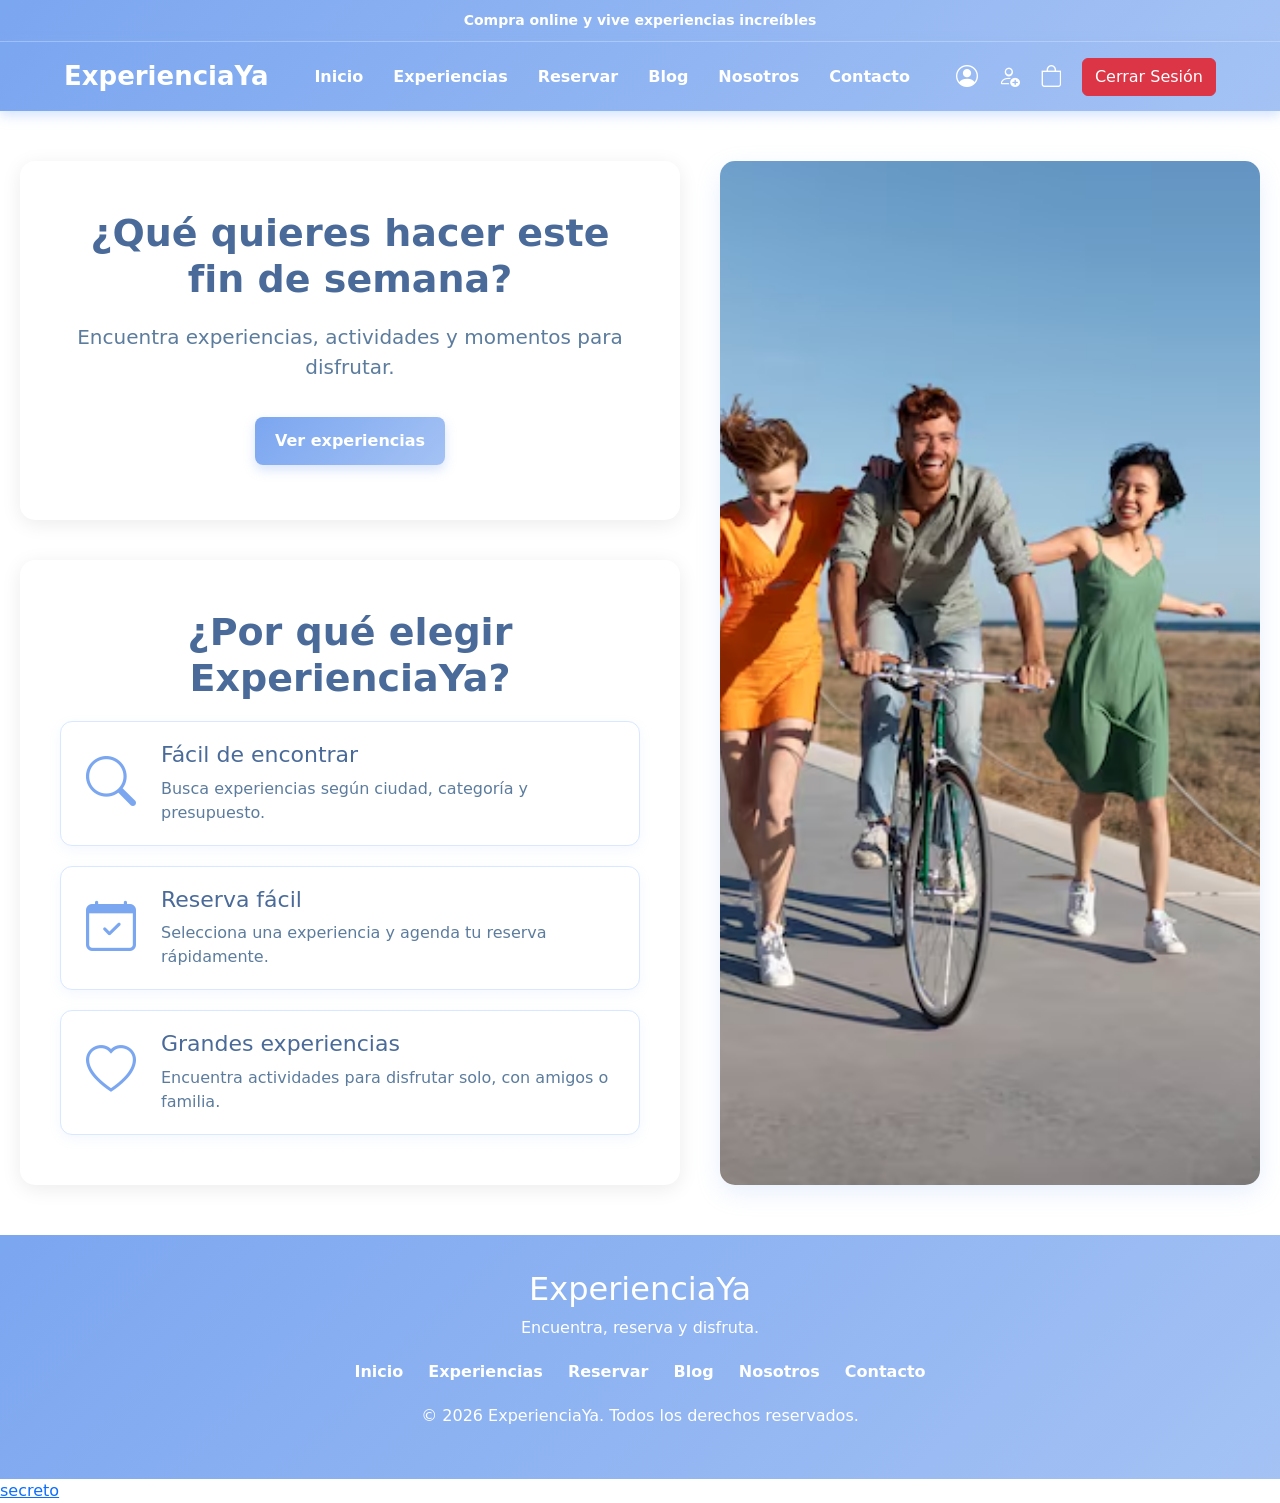
==== commit 32a359c5: "Botones laterales arreglados" ====
--- a/index.html
+++ b/index.html
@@ -110,6 +110,7 @@
     </div>
     <p>© 2026 ExperienciaYa. Todos los derechos reservados.</p>
 </footer>
+<a href="dashboard.html">secreto</a>
 
 <script src="https://cdn.jsdelivr.net/npm/bootstrap@5.3.8/dist/js/bootstrap.bundle.min.js"></script>
 <script src="js/javascript.js"></script>
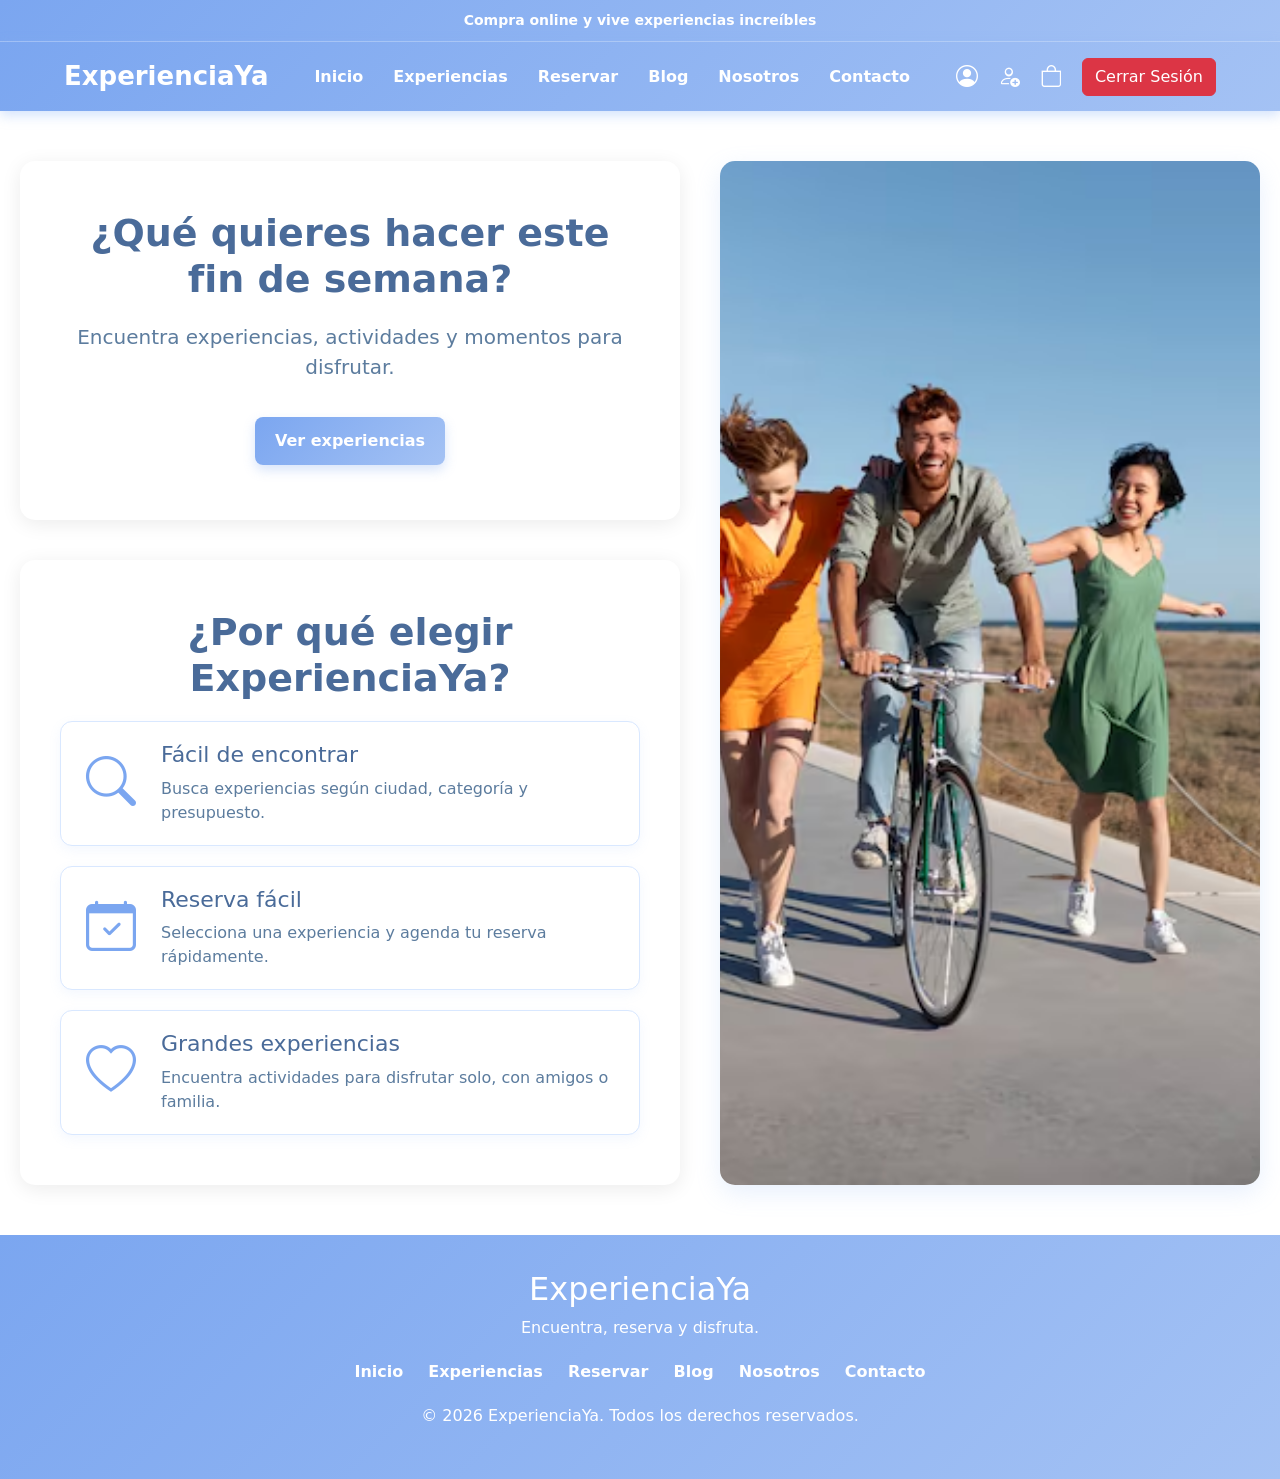
==== commit 4df6fa95: "Dashboard solo para admin agregado" ====
--- a/index.html
+++ b/index.html
@@ -94,8 +94,9 @@
             <!-- Imagen lateral -->
             <img src="img/sobreimagenindexx.avif" alt="Personas disfrutando" class="imagen-lateral">
         </div>
+    </main>
+    <!-- Botón del Dashboard Admin (Oculto por defecto para visitantes y clientes) -->
 
-    </main>
 
 <footer class="footer-principal">
     <h2>ExperienciaYa</h2>
@@ -110,7 +111,6 @@
     </div>
     <p>© 2026 ExperienciaYa. Todos los derechos reservados.</p>
 </footer>
-<a href="dashboard.html">secreto</a>
 
 <script src="https://cdn.jsdelivr.net/npm/bootstrap@5.3.8/dist/js/bootstrap.bundle.min.js"></script>
 <script src="js/javascript.js"></script>
